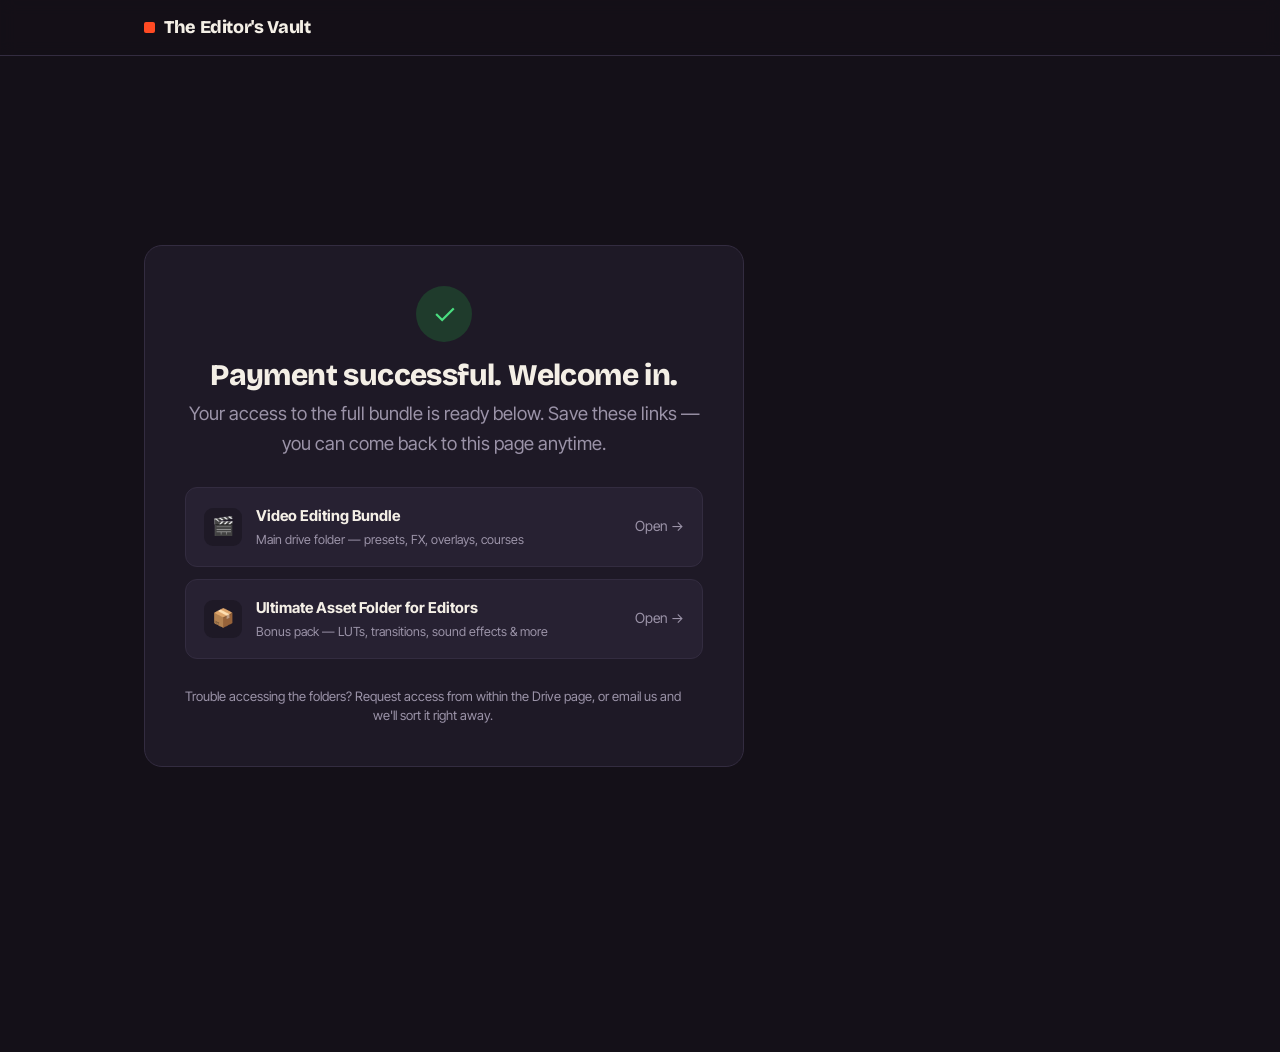
==== thank-you.html @ e8992e8a "Add thank-you page with post-purchase drive access links Shown after checkout, linking to the two sh" ====
<!DOCTYPE html>
<html lang="en">
<head>
<meta charset="UTF-8">
<meta name="viewport" content="width=device-width, initial-scale=1">
<title>You're in — The Editor's Vault</title>
<link rel="icon" href="favicon.svg" type="image/svg+xml">
<link rel="preconnect" href="https://fonts.googleapis.com">
<link rel="preconnect" href="https://fonts.gstatic.com" crossorigin>
<link href="https://fonts.googleapis.com/css2?family=Bricolage+Grotesque:opsz,wght@12..96,400;12..96,600;12..96,800&family=Inter+Tight:wght@400;500;600;700&display=swap" rel="stylesheet">
<link rel="stylesheet" href="style.css">
<style>
  .ty-wrap{min-height:100vh;display:flex;align-items:center;justify-content:center;padding:60px 0}
  .ty-card{background:var(--panel);border:1px solid var(--line);border-radius:18px;padding:40px;max-width:600px;width:100%;text-align:center}
  .ty-check{width:56px;height:56px;border-radius:50%;background:#1F3B2C;color:#4ADE80;display:flex;align-items:center;justify-content:center;font-size:28px;margin:0 auto 18px}
  .ty-card h1{font-size:clamp(24px,3.4vw,30px);margin-bottom:8px}
  .ty-card p.lead{margin-bottom:0}
  .ty-links{display:flex;flex-direction:column;gap:12px;margin:28px 0}
  .ty-link{display:flex;align-items:center;gap:14px;background:var(--panel-2);border:1px solid var(--line);
    border-radius:12px;padding:16px 18px;text-align:left;text-decoration:none;color:var(--cream);transition:filter .15s}
  .ty-link:hover{filter:brightness(1.08)}
  .ty-link .ico{width:38px;height:38px;flex:0 0 38px;border-radius:9px;background:var(--panel);
    display:flex;align-items:center;justify-content:center;font-size:18px}
  .ty-link .t{flex:1;min-width:0}
  .ty-link .t b{display:block;font-size:15px}
  .ty-link .t span{display:block;font-size:12.5px;color:var(--muted);margin-top:2px}
  .ty-link .go{color:var(--muted);font-size:14px}
  .ty-note{font-size:13px;color:var(--muted);margin-top:22px;line-height:1.5}
  .ty-note a{color:var(--cream)}
</style>
</head>
<body>

<nav>
  <div class="wrap nav-in">
    <div class="logo"><i></i>The Editor's Vault</div>
  </div>
</nav>

<div class="ty-wrap">
  <div class="wrap">
    <div class="ty-card">
      <div class="ty-check">✓</div>
      <h1>Payment successful. Welcome in.</h1>
      <p class="lead">Your access to the full bundle is ready below. Save these links — you can come back to this page anytime.</p>

      <div class="ty-links">
        <a class="ty-link" href="https://drive.google.com/drive/folders/1wgUm0Jf2M52-FLd83yjN2pjjV4WEFDEf" target="_blank" rel="noopener">
          <span class="ico">🎬</span>
          <span class="t"><b>Video Editing Bundle</b><span>Main drive folder — presets, FX, overlays, courses</span></span>
          <span class="go">Open →</span>
        </a>
        <a class="ty-link" href="https://drive.google.com/drive/folders/1a3whNClw2gZii3gGwjPRkpqFRuzcbbAs" target="_blank" rel="noopener">
          <span class="ico">📦</span>
          <span class="t"><b>Ultimate Asset Folder for Editors</b><span>Bonus pack — LUTs, transitions, sound effects &amp; more</span></span>
          <span class="go">Open →</span>
        </a>
      </div>

      <p class="ty-note">Trouble accessing the folders? Request access from within the Drive page, or email us and we'll sort it right away.</p>
    </div>
  </div>
</div>

</body>
</html>
---- style.css ----
:root{
  --ink:#141018;
  --panel:#1E1926;
  --panel-2:#272132;
  --line:#332C40;
  --cream:#F4EFE6;
  --muted:#9B93A8;
  --orange:#FF4A23;
  --orange-dark:#E13A16;
  --teal:#3FD9C0;
  --display:"Bricolage Grotesque",Georgia,serif;
  --body:"Inter Tight",system-ui,-apple-system,sans-serif;
  --pad:clamp(18px,5vw,64px);
}
*{box-sizing:border-box;margin:0;padding:0}
html{scroll-behavior:smooth}
body{
  background:var(--ink);color:var(--cream);font-family:var(--body);
  font-size:16px;line-height:1.6;-webkit-font-smoothing:antialiased;
  padding-bottom:96px;overflow-x:hidden;
}
img{max-width:100%;display:block}
a{color:inherit}
.wrap{width:min(1120px,100%);margin:0 auto;padding-left:var(--pad);padding-right:var(--pad)}
section{padding:clamp(48px,8vw,88px) 0}

h1,h2,h3{font-family:var(--display);line-height:1.05;letter-spacing:-.02em;font-weight:800}
h1{font-size:clamp(34px,7vw,64px)}
h2{font-size:clamp(27px,4.6vw,44px);margin-bottom:14px}
h3{font-size:clamp(18px,2.4vw,22px);font-weight:600;letter-spacing:-.01em}
p{max-width:62ch}
.lead{color:var(--muted);font-size:clamp(16px,2.1vw,18.5px)}

/* timeline ruler divider */
.ruler{height:14px;width:100%;
  background-image:repeating-linear-gradient(90deg,var(--line) 0 1px,transparent 1px 14px);
  border-bottom:1px solid var(--line);opacity:.9}

/* ---------- announcement ---------- */
.ticker{background:var(--orange);color:#fff;font-size:13.5px;font-weight:600;
  padding:9px 0;overflow:hidden;white-space:nowrap}
.ticker span{display:inline-block;padding-right:40px}
.ticker-in{display:inline-block;animation:slide 26s linear infinite}
@keyframes slide{to{transform:translateX(-50%)}}

/* ---------- nav ---------- */
nav{border-bottom:1px solid var(--line);background:rgba(20,16,24,.9);backdrop-filter:blur(8px)}
.nav-in{display:flex;align-items:center;justify-content:space-between;gap:16px;padding-top:13px;padding-bottom:13px}
.logo{font-family:var(--display);font-weight:800;font-size:18px;letter-spacing:-.02em;display:flex;align-items:center;gap:9px}
.logo i{width:11px;height:11px;background:var(--orange);border-radius:2px;display:block}
.nav-price{font-size:14px;color:var(--muted)}
.nav-price b{color:var(--cream);font-size:16px}
.nav-price s{margin-right:6px}

/* ---------- buttons ---------- */
.btn{position:relative;overflow:hidden;isolation:isolate;
  display:inline-flex;align-items:center;justify-content:center;gap:10px;
  background:linear-gradient(180deg,#FF6A42,#FF4A23 55%,#EE3D18);color:#fff;border:0;
  border-radius:999px;cursor:pointer;
  font-family:var(--body);font-weight:700;font-size:17px;padding:17px 32px;
  text-decoration:none;width:100%;max-width:380px;
  box-shadow:0 0 0 1px rgba(255,138,105,.45) inset,0 6px 22px rgba(255,74,35,.34),0 0 46px rgba(255,74,35,.18);
  transition:box-shadow .22s ease,transform .1s ease,filter .2s ease;
  animation:pulse 2.8s ease-in-out infinite}
.btn::after{content:"";position:absolute;top:0;bottom:0;width:42%;left:-60%;z-index:-1;
  background:linear-gradient(100deg,transparent,rgba(255,255,255,.42),transparent);
  transform:skewX(-18deg);animation:shine 3.6s ease-in-out infinite}
@keyframes shine{0%{left:-60%}45%{left:130%}100%{left:130%}}
@keyframes pulse{
  0%,100%{box-shadow:0 0 0 1px rgba(255,138,105,.45) inset,0 6px 22px rgba(255,74,35,.34),0 0 46px rgba(255,74,35,.18)}
  50%{box-shadow:0 0 0 1px rgba(255,160,130,.6) inset,0 8px 28px rgba(255,74,35,.5),0 0 70px rgba(255,74,35,.3)}}
.btn:hover{filter:brightness(1.06)}
.btn:active{transform:translateY(1px)}
.under-btn{font-size:13.5px;color:var(--muted);margin-top:11px}
.count{display:flex;align-items:center;justify-content:center;gap:9px;margin-top:14px;
  background:rgba(255,74,35,.08);border:1px solid rgba(255,74,35,.32);border-radius:10px;padding:10px 12px}
.count .lbl{font-size:13px;color:var(--cream);font-weight:600}
.count .clock{display:flex;gap:5px}
.count .unit{background:var(--ink);border-radius:6px;padding:4px 7px;min-width:34px;text-align:center;
  font-family:var(--display);font-weight:800;font-size:16px;line-height:1.2;color:var(--orange)}
.count .unit i{display:block;font-style:normal;font-size:8.5px;font-weight:500;color:var(--muted);
  letter-spacing:.04em;font-family:var(--body)}
.buybar .count{margin:0;padding:5px 8px;border:0;background:transparent}
.buybar .count .lbl{display:none}
.buybar .count .unit{padding:2px 5px;min-width:28px;font-size:13px}
:focus-visible{outline:2px solid var(--teal);outline-offset:3px}
.rzp-hidden{position:fixed;left:-9999px;top:0;width:1px;height:1px;overflow:hidden}

/* ---------- hero ---------- */
.hero{padding-top:clamp(34px,6vw,58px)}
.strip{height:7px;width:100%;margin-bottom:26px;border-radius:2px;
  background:linear-gradient(90deg,#FF4A23,#FFB020 22%,#3FD9C0 48%,#5B7CFF 72%,#E8408A)}
.hero h1{margin-bottom:18px;max-width:16ch}
.hero .lead{margin-bottom:26px}
.hero-grid{display:grid;grid-template-columns:1.05fr .95fr;gap:clamp(28px,5vw,56px);align-items:start}
.badge-row{display:flex;flex-wrap:wrap;align-items:stretch;margin-bottom:22px;
  border:1px solid var(--line);border-radius:10px;overflow:hidden;background:var(--panel);width:fit-content}
.badge{font-size:12.5px;font-weight:600;color:var(--cream);padding:9px 15px;
  border-right:1px solid var(--line);display:flex;align-items:center;gap:7px;white-space:nowrap}
.badge:last-child{border-right:0}
.badge::before{content:"";width:5px;height:5px;border-radius:50%;background:var(--teal);flex:0 0 5px}
.rating{display:flex;align-items:center;gap:14px;margin:0 0 16px;max-width:52ch;
  border-left:2px solid var(--teal);padding:4px 0 4px 16px}
.rating .num{font-family:var(--display);font-size:clamp(52px,7vw,68px);font-weight:800;line-height:.82;
  color:var(--teal);letter-spacing:-.04em;flex:0 0 auto}
.rating .txt{font-size:13.5px;color:var(--muted);line-height:1.4}
.rating .txt b{display:block;color:var(--cream);font-weight:600;font-size:clamp(17px,2.2vw,20px);
  font-family:var(--display);letter-spacing:-.015em;line-height:1.05;margin-bottom:4px}
.stars{color:#FFB020;letter-spacing:2px;font-size:15px}

/* price box */
.pricebox{background:var(--panel);border:1px solid var(--line);border-radius:14px;padding:22px}
.price-line{display:flex;align-items:baseline;gap:12px;flex-wrap:wrap}
.price-now{font-family:var(--display);font-size:clamp(38px,6vw,52px);font-weight:800;letter-spacing:-.03em}
.price-old{color:var(--muted);text-decoration:line-through;font-size:19px}
.price-off{background:var(--orange);color:#fff;font-size:12.5px;font-weight:700;padding:4px 9px;border-radius:5px}
.price-note{color:var(--muted);font-size:13.5px;margin:6px 0 18px}
.tick-list{list-style:none;margin-top:18px;display:grid;gap:9px}
.tick-list li{font-size:14.5px;display:flex;gap:10px;align-items:flex-start;color:var(--cream)}
.tick-list li::before{content:"";flex:0 0 16px;height:16px;margin-top:4px;border-radius:50%;
  background:var(--teal);
  -webkit-mask:url("data:image/svg+xml,%3Csvg xmlns='http://www.w3.org/2000/svg' viewBox='0 0 16 16'%3E%3Cpath d='M3 8.5l3.2 3.2L13 5' fill='none' stroke='%23000' stroke-width='2.4' stroke-linecap='round' stroke-linejoin='round'/%3E%3C/svg%3E") center/13px no-repeat;
  mask:url("data:image/svg+xml,%3Csvg xmlns='http://www.w3.org/2000/svg' viewBox='0 0 16 16'%3E%3Cpath d='M3 8.5l3.2 3.2L13 5' fill='none' stroke='%23000' stroke-width='2.4' stroke-linecap='round' stroke-linejoin='round'/%3E%3C/svg%3E") center/13px no-repeat}

/* video */
.video{border:1px solid var(--line);border-radius:14px;overflow:hidden;background:#000;aspect-ratio:16/9;position:relative}
.video iframe{width:100%;height:100%;border:0;display:block}
.video-cap{font-size:13px;color:var(--muted);margin-top:10px}

/* video facade */
.video{position:relative}
.vplay{position:absolute;inset:0;width:100%;border:0;padding:0;cursor:pointer;color:var(--cream);
  background:radial-gradient(120% 120% at 50% 0%,#2A2233 0%,#151019 70%);
  display:flex;flex-direction:column;align-items:center;justify-content:center;gap:14px;
  font-family:var(--body);animation:none}
.vplay .strip-top{position:absolute;top:0;left:0;right:0;height:6px;
  background:linear-gradient(90deg,#FF4A23,#FFB020 22%,#3FD9C0 48%,#5B7CFF 72%,#E8408A)}
.vplay .disc{width:66px;height:66px;border-radius:50%;background:var(--orange);
  display:flex;align-items:center;justify-content:center;
  box-shadow:0 8px 30px rgba(255,74,35,.45),0 0 0 8px rgba(255,74,35,.14)}
.vplay .disc::after{content:"";border-left:20px solid #fff;border-top:12px solid transparent;
  border-bottom:12px solid transparent;margin-left:5px}
.vplay b{font-family:var(--display);font-size:clamp(16px,2.4vw,20px);font-weight:600;letter-spacing:-.01em}
.vplay span{font-size:13px;color:var(--muted)}
.vplay:hover .disc{transform:scale(1.06)}
.vplay .disc{transition:transform .18s ease}

/* counters */
.counters{display:grid;grid-template-columns:repeat(4,1fr);border-top:1px solid var(--line);border-bottom:1px solid var(--line)}
.counters div{padding:22px 16px;border-right:1px solid var(--line)}
.counters div:last-child{border-right:0}
.counters b{display:block;font-family:var(--display);font-size:clamp(22px,3.4vw,32px);font-weight:800;letter-spacing:-.02em}
.counters span{font-size:12.5px;color:var(--muted)}

/* ---------- inventory ---------- */
.inv{display:grid;grid-template-columns:repeat(auto-fill,minmax(215px,1fr));gap:1px;background:var(--line);
  border:1px solid var(--line);border-radius:12px;overflow:hidden;margin-top:26px}
.inv .cell{background:var(--panel);padding:15px 16px;display:flex;gap:11px;align-items:flex-start}
.inv .cell:hover{background:var(--panel-2)}
.inv em{font-style:normal;font-size:19px;line-height:1.2}
.inv .t{font-size:14.5px;font-weight:600;line-height:1.35}
.inv .s{font-size:12.5px;color:var(--muted);display:block;font-weight:400}

/* proof screenshots */
.proof{margin-top:34px}
.proof-grid{display:grid;grid-template-columns:1fr;gap:16px;margin-top:18px}
.shot{border:1px solid var(--line);border-radius:14px;overflow:hidden;background:var(--panel)}
.shot-bar{display:flex;align-items:center;gap:7px;padding:11px 14px;border-bottom:1px solid var(--line);
  font-size:13px;color:var(--muted)}
.shot-bar i{width:9px;height:9px;border-radius:50%;background:var(--line);display:block}
.shot-bar i:first-child{background:#FF5F57}.shot-bar i:nth-child(2){background:#FEBC2E}.shot-bar i:nth-child(3){background:#28C840}
.shot-bar b{margin-left:8px;color:var(--cream);font-weight:600}
.shot img{width:100%;height:auto;display:block}
.proof-note{font-size:13px;color:var(--muted);margin-top:12px}
.proof-grid{gap:22px;grid-template-columns:repeat(auto-fit,minmax(300px,1fr))}

/* bonus */
.bonus{background:var(--panel);border:1px dashed rgba(255,74,35,.5);border-radius:14px;padding:clamp(22px,4vw,34px)}
.bonus-grid{display:grid;grid-template-columns:repeat(auto-fit,minmax(210px,1fr));gap:16px;margin-top:20px}
.bonus-item{border-left:2px solid var(--orange);padding-left:14px}
.bonus-item b{display:block;font-size:15.5px}
.bonus-item span{font-size:13px;color:var(--muted)}

/* value stack */
.stack{width:100%;border-collapse:collapse;margin-top:22px;font-size:15px}
.stack td{padding:13px 4px;border-bottom:1px solid var(--line)}
.stack td:last-child{text-align:right;color:var(--muted);white-space:nowrap}
.stack tr.total td{border-bottom:0;padding-top:18px;font-weight:700;font-size:17px;color:var(--cream)}
.stack tr.pay td{color:var(--teal);font-weight:700;font-size:18px;border-top:1px solid var(--line)}
.stack tr.pay s{color:var(--muted);font-weight:400;font-size:15px;margin-right:8px}

/* benefits */
.bens{display:grid;grid-template-columns:repeat(auto-fit,minmax(258px,1fr));gap:16px;margin-top:30px}
.ben{background:var(--panel);border:1px solid var(--line);border-radius:14px;padding:24px 22px;
  position:relative;overflow:hidden;transition:border-color .2s ease,background .2s ease}
.ben::before{content:"";position:absolute;top:0;left:0;right:0;height:2px;
  background:linear-gradient(90deg,var(--orange),transparent 70%);opacity:.55}
.ben:hover{border-color:rgba(63,217,192,.4);background:var(--panel-2)}
.ben .ico{width:34px;height:34px;border-radius:9px;background:rgba(63,217,192,.12);color:var(--teal);
  display:flex;align-items:center;justify-content:center;font-size:17px;margin-bottom:14px}
.ben h3{margin-bottom:7px}
.ben p{color:var(--muted);font-size:14.5px}

/* steps (real sequence -> numbered) */
.steps{display:grid;grid-template-columns:repeat(auto-fit,minmax(230px,1fr));gap:22px;margin-top:28px;counter-reset:s}
.step{background:var(--panel);border:1px solid var(--line);border-radius:12px;padding:22px}
.step::before{counter-increment:s;content:counter(s);font-family:var(--display);font-weight:800;font-size:15px;
  color:var(--ink);background:var(--teal);width:26px;height:26px;border-radius:6px;
  display:flex;align-items:center;justify-content:center;margin-bottom:13px}
.step p{color:var(--muted);font-size:14.5px;margin-top:6px}

/* faq */
details{border-bottom:1px solid var(--line)}
summary{cursor:pointer;list-style:none;padding:18px 30px 18px 0;font-weight:600;font-size:16.5px;position:relative}
summary::-webkit-details-marker{display:none}
summary::after{content:"+";position:absolute;right:4px;top:15px;font-size:22px;color:var(--muted);font-weight:400}
details[open] summary::after{content:"–"}
details p{color:var(--muted);padding-bottom:18px;font-size:15px}

/* guarantee */
.guar{background:linear-gradient(180deg,rgba(63,217,192,.09),rgba(63,217,192,.02));
  border:1px solid rgba(63,217,192,.35);border-radius:16px;padding:clamp(22px,4vw,36px);
  box-shadow:0 0 60px rgba(63,217,192,.07)}
.guar-head{display:flex;gap:20px;align-items:center}
.guar-head h2{margin-bottom:6px}
.guar-points{display:grid;grid-template-columns:repeat(auto-fit,minmax(210px,1fr));gap:18px;
  margin-top:26px;padding-top:24px;border-top:1px solid rgba(63,217,192,.22)}
.gp b{display:block;font-size:14.5px;margin-bottom:3px}
.gp span{font-size:13px;color:var(--muted);display:block;line-height:1.5}
.gp .ico{width:26px;height:26px;border-radius:7px;background:rgba(63,217,192,.14);color:var(--teal);
  display:flex;align-items:center;justify-content:center;font-size:14px;margin-bottom:9px}
.guar .seal{flex:0 0 76px;width:76px;height:76px;border-radius:50%;
  border:2px solid var(--teal);color:var(--teal);background:rgba(63,217,192,.07);
  display:flex;flex-direction:column;align-items:center;justify-content:center;gap:1px;
  font-family:var(--display);text-align:center}
.guar .seal b{font-size:26px;font-weight:800;line-height:1}
.guar .seal span{font-size:10.5px;font-weight:600;letter-spacing:.08em;line-height:1;font-family:var(--body)}
.guar p{color:var(--muted);font-size:14.5px;margin-top:6px}

/* final cta */
.final{text-align:center;border-top:1px solid var(--line)}
.final h2{max-width:18ch;margin-inline:auto}
.final p{margin-inline:auto;margin-bottom:26px}
.final .btn{margin-inline:auto}
.pay-row{display:flex;gap:10px;justify-content:center;flex-wrap:wrap;margin-top:20px;font-size:12.5px;color:var(--muted)}
.pay-row span{border:1px solid var(--line);padding:5px 11px;border-radius:6px}
.rzp{display:flex;align-items:center;justify-content:center;gap:11px;margin-top:18px;
  font-size:13px;color:var(--muted)}
.rzp-logo{height:28px;width:132px;max-width:132px;flex:0 0 auto;display:block;object-fit:contain}
.rzp-note{font-size:12.5px;color:var(--muted);max-width:46ch;margin:10px auto 0;text-align:center}

footer .wrap{padding-top:34px;padding-bottom:34px;border-top:1px solid var(--line);
  display:flex;justify-content:space-between;gap:16px;flex-wrap:wrap;font-size:13px;color:var(--muted)}
footer a{text-decoration:none}
footer a:hover{color:var(--cream)}

/* ---------- sticky buy bar ---------- */
.buybar{position:fixed;left:0;right:0;bottom:0;z-index:60;background:rgba(30,25,38,.97);
  backdrop-filter:blur(10px);border-top:1px solid var(--line);
  transform:translateY(110%);transition:transform .25s ease;padding:11px var(--pad) calc(11px + env(safe-area-inset-bottom))}
.buybar.show{transform:translateY(0)}
.buybar-in{width:min(1120px,100%);margin:0 auto;display:flex;align-items:center;gap:16px;justify-content:space-between}
.bb-price b{font-family:var(--display);font-size:24px;font-weight:800;letter-spacing:-.02em}
.bb-price s{color:var(--muted);font-size:14px;margin-left:7px}
.bb-price{flex:0 0 auto}
.bb-price span{display:block;font-size:12px;color:var(--teal);white-space:nowrap}
.buybar .btn{width:auto;min-width:230px;padding:15px 26px}
.stock{font-size:12px;color:var(--muted);margin-top:4px}

@media (max-width:900px){
  .hero-grid{grid-template-columns:1fr}
  .counters{grid-template-columns:repeat(2,1fr)}
  .counters div:nth-child(2){border-right:0}
  .counters div:nth-child(-n+2){border-bottom:1px solid var(--line)}
}
@media (max-width:620px){
  body{padding-bottom:88px}
  h1,h2,h3,p,.lead{text-align:center}
  p,.lead,.hero h1,.final h2,.final p{margin-left:auto;margin-right:auto}
  .price-line{justify-content:center}
  .badge-row{margin-left:auto;margin-right:auto;width:100%;justify-content:center}
  .badge{flex:1;justify-content:center;padding:9px 8px;font-size:11.5px}
  .rating{flex-direction:column;gap:8px;text-align:center;border-left:0;border-top:1px solid var(--line);
    border-bottom:1px solid var(--line);padding:18px 0;margin-left:auto;margin-right:auto;width:100%}
  .rating .num{font-size:30px}
  .ben .ico{margin-left:auto;margin-right:auto}
  .pricebox{text-align:center}
  .tick-list li{text-align:left}
  .bonus-item{border-left:0;border-top:2px solid var(--orange);padding-left:0;padding-top:12px;text-align:center}
  .stack td{text-align:left}
  .stack td:last-child{text-align:right}
  .stack{font-size:14px}
  .step::before{margin-left:auto;margin-right:auto}
  .guar{text-align:center}
  .guar-head{flex-direction:column;gap:14px}
  .guar .seal{margin:0 auto}
  .gp .ico{margin-left:auto;margin-right:auto}
  summary{text-align:left;padding-right:34px}
  details p{text-align:left}
  .bb-price{text-align:left}
  .nav-price{display:none}
  .buybar-in{gap:10px}
  .buybar .btn{min-width:0;flex:1 1 auto;font-size:15px;padding:13px 14px;white-space:nowrap}
  .bb-price b{font-size:19px}
  .bb-price s{font-size:12px;margin-left:5px}
  .bb-price span{font-size:9.5px;letter-spacing:-.01em;line-height:1.3;margin-top:1px}
  .btn{max-width:none}
}
@media (prefers-reduced-motion:reduce){
  *,.btn::after{animation:none!important;transition:none!important;scroll-behavior:auto!important}
  .buybar{transform:none}
}
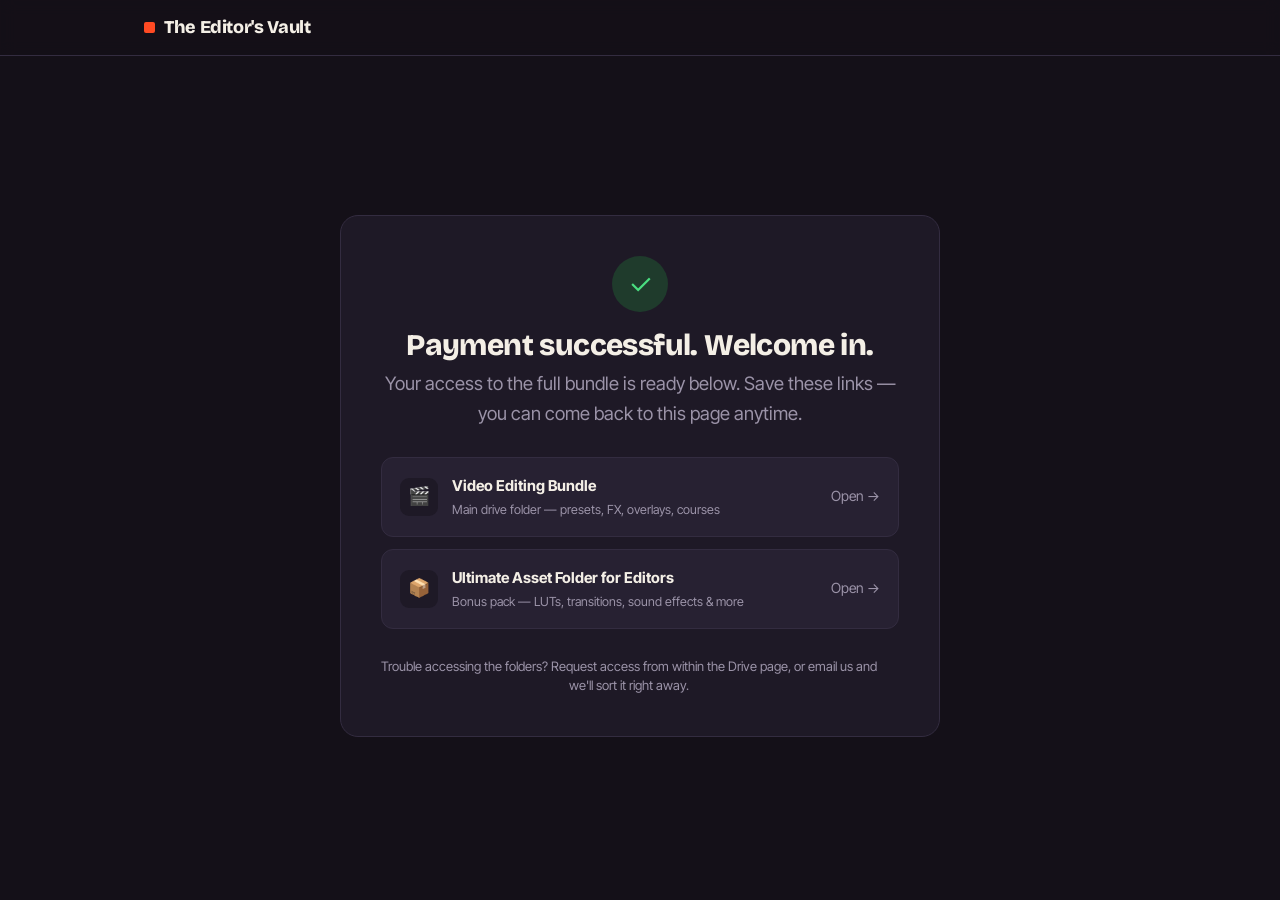
==== commit c46dfe04: "Fix thank-you page centering and enable clean URLs Card was flush to the left edge because .ty-card " ====
--- a/thank-you.html
+++ b/thank-you.html
@@ -10,8 +10,15 @@
 <link href="https://fonts.googleapis.com/css2?family=Bricolage+Grotesque:opsz,wght@12..96,400;12..96,600;12..96,800&family=Inter+Tight:wght@400;500;600;700&display=swap" rel="stylesheet">
 <link rel="stylesheet" href="style.css">
 <style>
-  .ty-wrap{min-height:100vh;display:flex;align-items:center;justify-content:center;padding:60px 0}
-  .ty-card{background:var(--panel);border:1px solid var(--line);border-radius:18px;padding:40px;max-width:600px;width:100%;text-align:center}
+  body{padding-bottom:0}
+  .ty-wrap{min-height:calc(100vh - 60px);display:flex;align-items:center;justify-content:center;padding:40px var(--pad)}
+  .ty-card{background:var(--panel);border:1px solid var(--line);border-radius:18px;padding:40px;max-width:600px;width:100%;margin:0 auto;text-align:center}
+  @media (max-width:520px){
+    .ty-card{padding:28px 20px;border-radius:14px}
+    .ty-link{padding:14px}
+    .ty-link .t b{font-size:14px}
+    .ty-link .go{display:none}
+  }
   .ty-check{width:56px;height:56px;border-radius:50%;background:#1F3B2C;color:#4ADE80;display:flex;align-items:center;justify-content:center;font-size:28px;margin:0 auto 18px}
   .ty-card h1{font-size:clamp(24px,3.4vw,30px);margin-bottom:8px}
   .ty-card p.lead{margin-bottom:0}
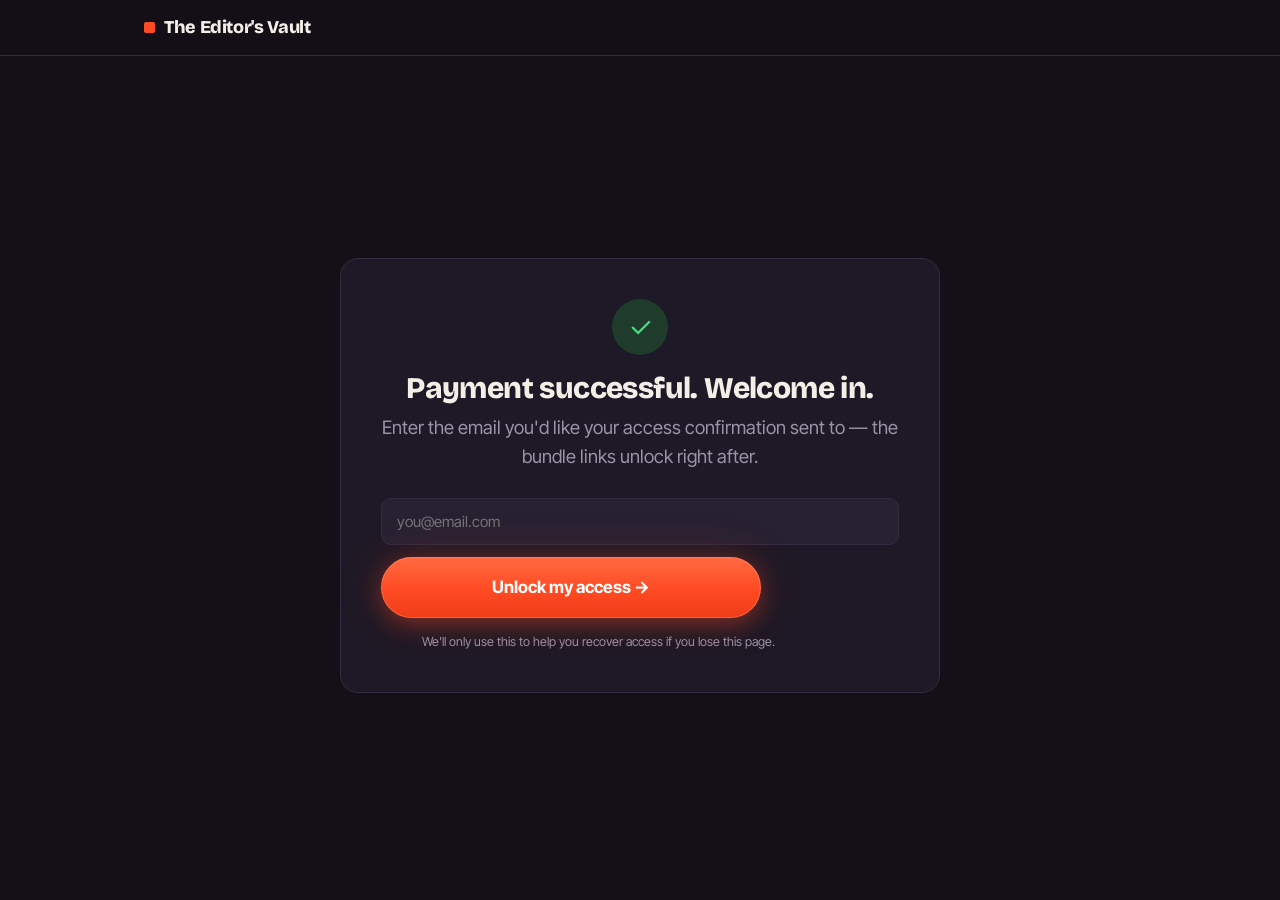
==== commit 22c2ad30: "Gate thank-you page links behind an email capture form Visitors enter their email before the Drive l" ====
--- a/thank-you.html
+++ b/thank-you.html
@@ -34,6 +34,13 @@
   .ty-link .go{color:var(--muted);font-size:14px}
   .ty-note{font-size:13px;color:var(--muted);margin-top:22px;line-height:1.5}
   .ty-note a{color:var(--cream)}
+
+  .ty-gate-form{display:flex;flex-direction:column;gap:12px;margin-top:26px;text-align:left}
+  .ty-gate-form input{background:var(--panel-2);border:1px solid var(--line);border-radius:10px;
+    padding:13px 15px;font-size:15px;color:var(--cream);font-family:var(--body);width:100%}
+  .ty-gate-form input:focus{outline:2px solid #4ADE80;outline-offset:1px}
+  .ty-gate-form .err{font-size:13px;color:#FF6B6B;display:none}
+  .ty-gate-form .hint{font-size:12.5px;color:var(--muted);text-align:center;margin-top:2px}
 </style>
 </head>
 <body>
@@ -48,26 +55,92 @@
   <div class="wrap">
     <div class="ty-card">
       <div class="ty-check">✓</div>
-      <h1>Payment successful. Welcome in.</h1>
-      <p class="lead">Your access to the full bundle is ready below. Save these links — you can come back to this page anytime.</p>
 
-      <div class="ty-links">
-        <a class="ty-link" href="https://drive.google.com/drive/folders/1wgUm0Jf2M52-FLd83yjN2pjjV4WEFDEf" target="_blank" rel="noopener">
-          <span class="ico">🎬</span>
-          <span class="t"><b>Video Editing Bundle</b><span>Main drive folder — presets, FX, overlays, courses</span></span>
-          <span class="go">Open →</span>
-        </a>
-        <a class="ty-link" href="https://drive.google.com/drive/folders/1a3whNClw2gZii3gGwjPRkpqFRuzcbbAs" target="_blank" rel="noopener">
-          <span class="ico">📦</span>
-          <span class="t"><b>Ultimate Asset Folder for Editors</b><span>Bonus pack — LUTs, transitions, sound effects &amp; more</span></span>
-          <span class="go">Open →</span>
-        </a>
+      <div id="tyGate">
+        <h1>Payment successful. Welcome in.</h1>
+        <p class="lead">Enter the email you'd like your access confirmation sent to — the bundle links unlock right after.</p>
+        <form class="ty-gate-form" id="tyGateForm">
+          <input type="email" id="tyEmail" placeholder="you@email.com" autocomplete="email" required>
+          <a href="#" class="btn" id="tyGateBtn" style="display:flex;align-items:center;justify-content:center">Unlock my access →</a>
+          <p class="err" id="tyGateErr">Please enter a valid email address.</p>
+          <p class="hint">We'll only use this to help you recover access if you lose this page.</p>
+        </form>
       </div>
 
-      <p class="ty-note">Trouble accessing the folders? Request access from within the Drive page, or email us and we'll sort it right away.</p>
+      <div id="tyContent" style="display:none">
+        <h1>Payment successful. Welcome in.</h1>
+        <p class="lead">Your access to the full bundle is ready below. Save these links — you can come back to this page anytime.</p>
+
+        <div class="ty-links">
+          <a class="ty-link" href="https://drive.google.com/drive/folders/1wgUm0Jf2M52-FLd83yjN2pjjV4WEFDEf" target="_blank" rel="noopener">
+            <span class="ico">🎬</span>
+            <span class="t"><b>Video Editing Bundle</b><span>Main drive folder — presets, FX, overlays, courses</span></span>
+            <span class="go">Open →</span>
+          </a>
+          <a class="ty-link" href="https://drive.google.com/drive/folders/1a3whNClw2gZii3gGwjPRkpqFRuzcbbAs" target="_blank" rel="noopener">
+            <span class="ico">📦</span>
+            <span class="t"><b>Ultimate Asset Folder for Editors</b><span>Bonus pack — LUTs, transitions, sound effects &amp; more</span></span>
+            <span class="go">Open →</span>
+          </a>
+        </div>
+
+        <p class="ty-note">Trouble accessing the folders? Email <a href="mailto:atomiksystem01@gmail.com">atomiksystem01@gmail.com</a> and we'll sort it right away.</p>
+      </div>
+
     </div>
   </div>
 </div>
 
+<script>
+  // Google Apps Script web app /exec URL — logs each email and notifies atomiksystem01@gmail.com
+  var APPS_SCRIPT_URL = 'PASTE_YOUR_APPS_SCRIPT_EXEC_URL_HERE';
+
+  (function(){
+    var gate = document.getElementById('tyGate');
+    var content = document.getElementById('tyContent');
+    var form = document.getElementById('tyGateForm');
+    var emailInput = document.getElementById('tyEmail');
+    var btn = document.getElementById('tyGateBtn');
+    var err = document.getElementById('tyGateErr');
+
+    // already unlocked earlier this session? skip straight to the links
+    if (sessionStorage.getItem('vaultUnlocked') === '1') {
+      gate.style.display = 'none';
+      content.style.display = 'block';
+    }
+
+    function unlock(){
+      sessionStorage.setItem('vaultUnlocked', '1');
+      gate.style.display = 'none';
+      content.style.display = 'block';
+    }
+
+    function submit(e){
+      if (e) e.preventDefault();
+      var email = emailInput.value.trim();
+      if (!email || email.indexOf('@') === -1 || email.indexOf('.') === -1) {
+        err.style.display = 'block';
+        return;
+      }
+      err.style.display = 'none';
+      btn.textContent = 'Unlocking…';
+
+      if (APPS_SCRIPT_URL.indexOf('PASTE_YOUR') === -1) {
+        fetch(APPS_SCRIPT_URL, {
+          method: 'POST',
+          headers: {'Content-Type': 'application/x-www-form-urlencoded'},
+          body: 'email=' + encodeURIComponent(email)
+        }).catch(function(){ /* even if logging fails, don't block a paying customer */ })
+          .then(unlock);
+      } else {
+        unlock();
+      }
+    }
+
+    form.addEventListener('submit', submit);
+    btn.addEventListener('click', submit);
+  })();
+</script>
+
 </body>
 </html>
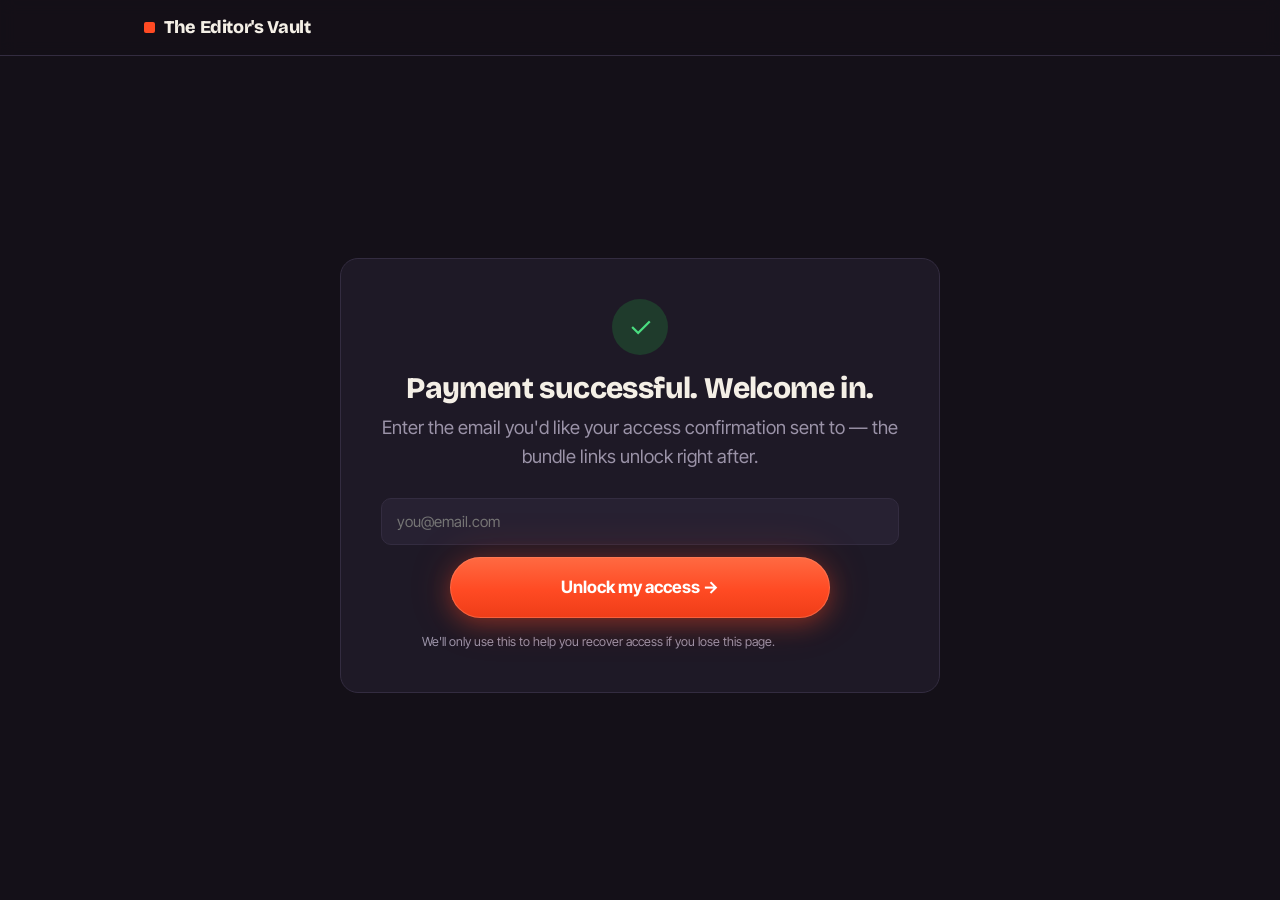
==== commit 6611588d: "Center unlock button in thank-you page email form .btn's max-width:380px was capping it below the fo" ====
--- a/thank-you.html
+++ b/thank-you.html
@@ -36,6 +36,7 @@
   .ty-note a{color:var(--cream)}
 
   .ty-gate-form{display:flex;flex-direction:column;gap:12px;margin-top:26px;text-align:left}
+  .ty-gate-form .btn{align-self:center;width:100%}
   .ty-gate-form input{background:var(--panel-2);border:1px solid var(--line);border-radius:10px;
     padding:13px 15px;font-size:15px;color:var(--cream);font-family:var(--body);width:100%}
   .ty-gate-form input:focus{outline:2px solid #4ADE80;outline-offset:1px}
@@ -93,7 +94,7 @@
 
 <script>
   // Google Apps Script web app /exec URL — logs each email and notifies atomiksystem01@gmail.com
-  var APPS_SCRIPT_URL = 'PASTE_YOUR_APPS_SCRIPT_EXEC_URL_HERE';
+  var APPS_SCRIPT_URL = 'https://script.google.com/macros/s/AKfycbxFR12IEVQ3GN3F_tK3DslR6nnO0UN4kPq3qH0p_MdnrbGDVEL-_NKo6TWpyfK1gSb2sw/exec';
 
   (function(){
     var gate = document.getElementById('tyGate');
